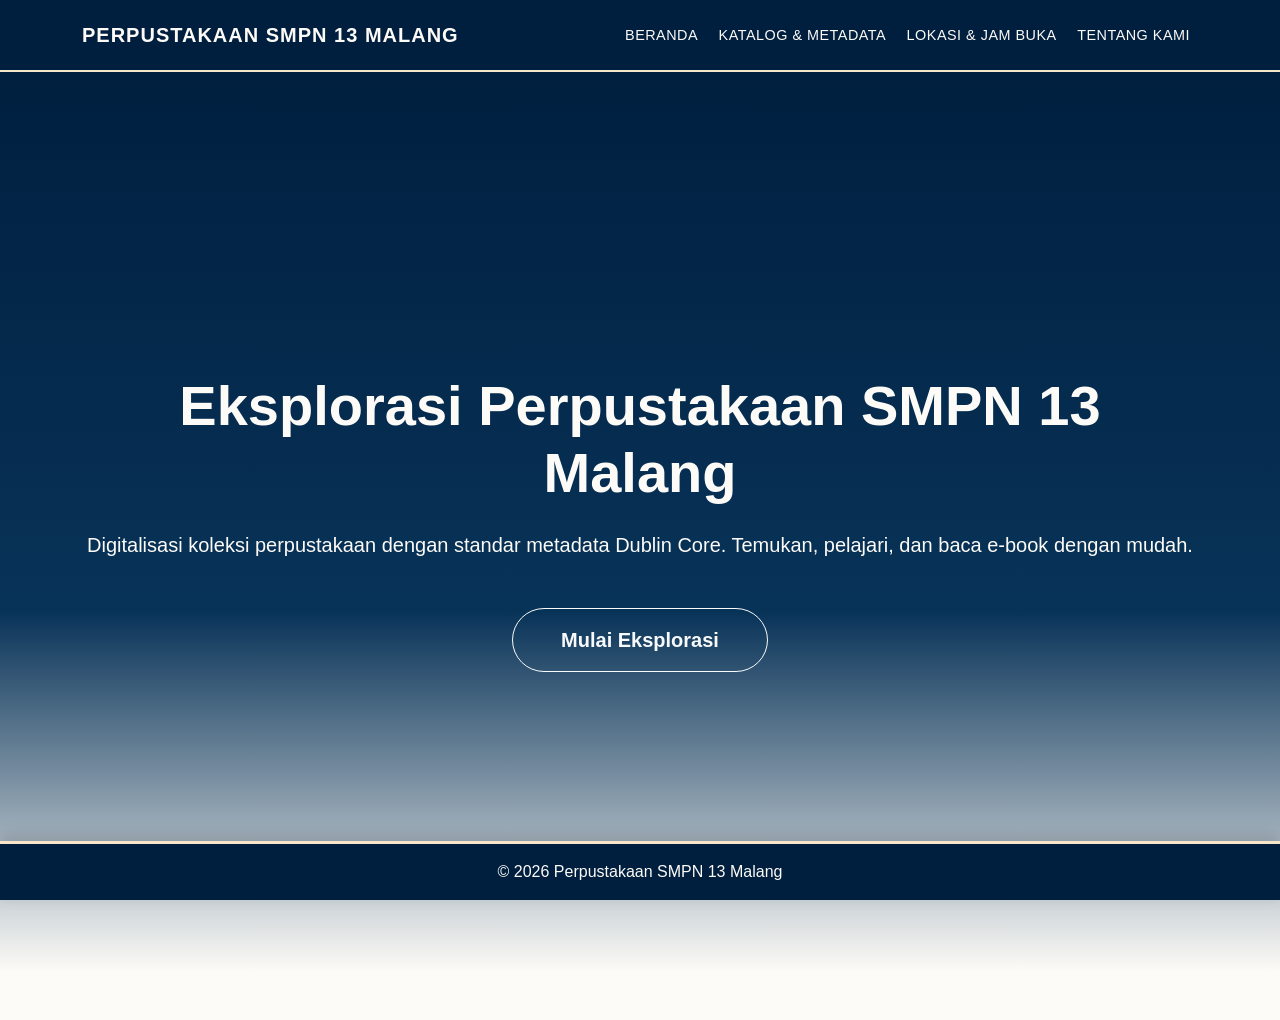
==== index.html @ 64663468 "Add files via upload frontend lea pertama" ====
<!DOCTYPE html>
<html lang="id">
<head>
    <meta charset="UTF-8">
    <meta name="viewport" content="width=device-width, initial-scale=1.0">
    <title>Perpustakaan SMPN 13 MALANG</title>
    <link href="https://cdn.jsdelivr.net/npm/bootstrap@5.3.0/dist/css/bootstrap.min.css" rel="stylesheet">
    <link rel="stylesheet" href="style.css">
</head>
<body class="pb-5">

    <!-- Navigasi -->
    <nav class="navbar custom-navbar sticky-top">
        <div class="container d-flex justify-content-between align-items-center">
            <a class="navbar-brand brand-title" href="index.html">PERPUSTAKAAN SMPN 13 MALANG</a>
            <div class="nav-links">
                <a href="index.html" class="nav-link d-inline-block mx-2">Beranda</a>
                <a href="katalog.html" class="nav-link d-inline-block mx-2">Katalog & Metadata</a>
                <a href="lokasi.html" class="nav-link d-inline-block mx-2">Lokasi & Jam Buka</a>
                <a href="tentang.html" class="nav-link d-inline-block mx-2">Tentang Kami</a>
            </div>
        </div>
    </nav>

    <!-- Beranda -->
    <header class="fullscreen-section hero-section text-center">
        <div class="container">
            <h1 class="display-4 fw-bold mb-4">Eksplorasi Perpustakaan SMPN 13 Malang</h1>
            <p class="lead mb-5">Digitalisasi koleksi perpustakaan dengan standar metadata Dublin Core. Temukan, pelajari, dan baca e-book dengan mudah.</p>
            <a href="katalog.html" class="btn btn-lg btn-outline-light px-5 py-3 rounded-pill fw-bold">Mulai Eksplorasi</a>
        </div>
    </header>

    <footer class="custom-footer text-center py-3 fixed-bottom">
        <div class="container">
            <p class="mb-0">&copy; 2026 Perpustakaan SMPN 13 Malang</p>
        </div>
    </footer>

    <script src="https://cdn.jsdelivr.net/npm/bootstrap@5.3.0/dist/js/bootstrap.bundle.min.js"></script>
</body>
</html>
---- style.css ----
/* Pengaturan Dasar */
html {
    scroll-behavior: smooth; 
}

body {
    background-color: #FDFBF7; /* Cream */
    color: #001F3F; /* Navy */
    font-family: 'Segoe UI', sans-serif;
    margin: 0;
    padding: 0;
}

/* Navigasi */
.custom-navbar {
    background-color: #001F3F;
    padding: 15px 0;
    border-bottom: 2px solid #F5E6CA;
}

.brand-title {
    color: #FDFBF7 !important;
    font-weight: 800;
    letter-spacing: 1px;
}

.nav-link {
    color: #FDFBF7 !important;
    text-transform: uppercase;
    font-size: 0.9rem;
    letter-spacing: 0.5px;
}

.nav-link:hover {
    color: #D4AF37 !important; 
}

/* --- PENGATURAN FULL SCREEN SECTION --- */
.fullscreen-section {
    min-height: 100vh; 
    display: flex;
    flex-direction: column;
    justify-content: center; 
    padding-top: 70px; 
    padding-bottom: 70px; 
}

/* Section 1: Hero (Gradasi Navy ke Cream) */
.hero-section {
    background: linear-gradient(180deg, #001F3F 0%, #083358 60%, #FDFBF7 100%);
    color: #FDFBF7;
}

.btn-outline-light:hover {
    background-color: #F5E6CA;
    color: #001F3F;
    border-color: #F5E6CA;
}

/* Section 2: Katalog (Background Cream) */
.collection-section {
    background-color: #FDFBF7;
}

.section-title {
    color: #001F3F;
    font-weight: 800;
    text-transform: uppercase;
    letter-spacing: 1px;
}

/* Desain Kartu & Placeholder Sampul */
.custom-card {
    border: none;
    border-radius: 12px;
    background-color: #ffffff;
    box-shadow: 0 4px 15px rgba(0, 31, 63, 0.08);
    transition: all 0.3s ease;
}

.custom-card:hover {
    transform: translateY(-10px);
    box-shadow: 0 15px 30px rgba(0, 31, 63, 0.15);
}

.book-cover-placeholder {
    height: 250px;
    background-color: #E8DFD0; /* Cream lebih gelap */
    color: #001F3F;
    font-weight: bold;
    border-top-left-radius: 12px;
    border-top-right-radius: 12px;
}

/* Tombol Custom Navy */
.btn-custom {
    background: linear-gradient(45deg, #001F3F, #083358);
    color: #FDFBF7;
    border: none;
    font-weight: 600;
    border-radius: 6px;
    transition: all 0.3s;
}

.btn-custom:hover {
    background: #001F3F;
    color: #D4AF37;
    transform: scale(1.02);
}

/* Styling Modal (Pop-Up Dublin Core) */
.custom-modal .modal-header {
    background-color: #001F3F;
    color: #FDFBF7;
    border-bottom: 2px solid #F5E6CA;
}

.custom-modal .modal-body {
    background-color: #FDFBF7;
}

.metadata-table th {
    background-color: #083358;
    color: #FDFBF7;
    font-weight: 600;
}

.metadata-table td {
    background-color: #ffffff;
    color: #333333;
}

/* Footer Stay */
.custom-footer {
    background-color: #001F3F;
    color: #FDFBF7;
    border-top: 3px solid #F5E6CA;
    box-shadow: 0 -5px 15px rgba(0,0,0,0.15);
}
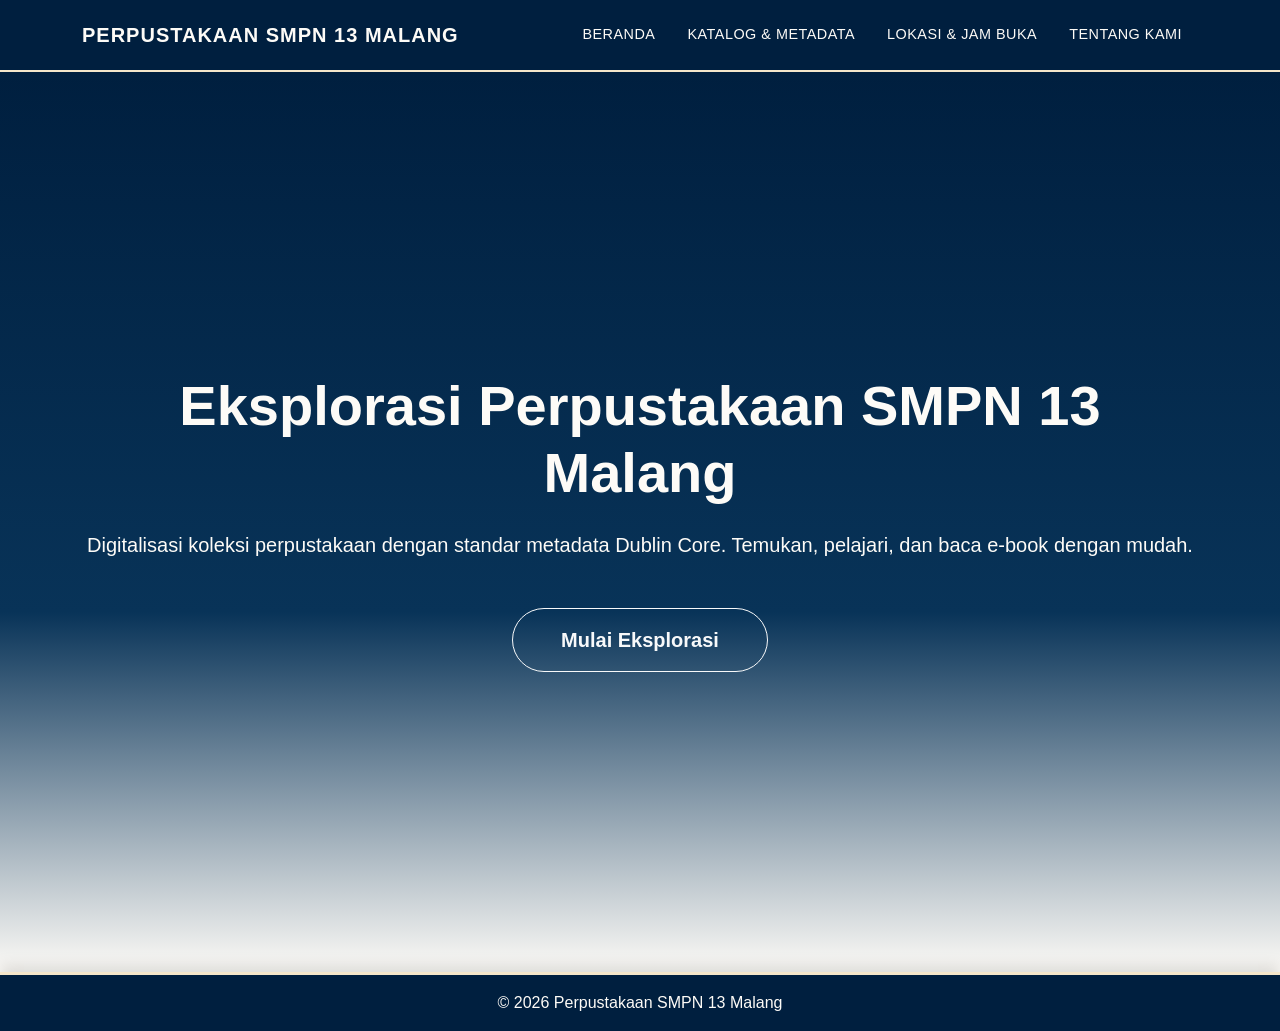
==== commit 5e8aa06f: "Refactor frontend to modern, responsive layout - Replaced fixed-bottom footer with flexbox sticky fo" ====
--- a/index.html
+++ b/index.html
@@ -7,17 +7,22 @@
     <link href="https://cdn.jsdelivr.net/npm/bootstrap@5.3.0/dist/css/bootstrap.min.css" rel="stylesheet">
     <link rel="stylesheet" href="style.css">
 </head>
-<body class="pb-5">
+<body class="d-flex flex-column min-vh-100">
 
     <!-- Navigasi -->
-    <nav class="navbar custom-navbar sticky-top">
-        <div class="container d-flex justify-content-between align-items-center">
+    <nav class="navbar custom-navbar sticky-top navbar-expand-lg navbar-dark">
+        <div class="container">
             <a class="navbar-brand brand-title" href="index.html">PERPUSTAKAAN SMPN 13 MALANG</a>
-            <div class="nav-links">
-                <a href="index.html" class="nav-link d-inline-block mx-2">Beranda</a>
-                <a href="katalog.html" class="nav-link d-inline-block mx-2">Katalog & Metadata</a>
-                <a href="lokasi.html" class="nav-link d-inline-block mx-2">Lokasi & Jam Buka</a>
-                <a href="tentang.html" class="nav-link d-inline-block mx-2">Tentang Kami</a>
+            <button class="navbar-toggler" type="button" data-bs-toggle="collapse" data-bs-target="#navbarNav" aria-controls="navbarNav" aria-expanded="false" aria-label="Toggle navigation">
+                <span class="navbar-toggler-icon"></span>
+            </button>
+            <div class="collapse navbar-collapse" id="navbarNav">
+                <div class="navbar-nav ms-auto">
+                    <a href="index.html" class="nav-item nav-link d-inline-block mx-2">Beranda</a>
+                    <a href="katalog.html" class="nav-item nav-link d-inline-block mx-2">Katalog & Metadata</a>
+                    <a href="lokasi.html" class="nav-item nav-link d-inline-block mx-2">Lokasi & Jam Buka</a>
+                    <a href="tentang.html" class="nav-item nav-link d-inline-block mx-2">Tentang Kami</a>
+                </div>
             </div>
         </div>
     </nav>
@@ -31,7 +36,7 @@
         </div>
     </header>
 
-    <footer class="custom-footer text-center py-3 fixed-bottom">
+    <footer class="custom-footer text-center py-3 mt-auto">
         <div class="container">
             <p class="mb-0">&copy; 2026 Perpustakaan SMPN 13 Malang</p>
         </div>
--- a/style.css
+++ b/style.css
@@ -28,7 +28,8 @@
     color: #FDFBF7 !important;
     text-transform: uppercase;
     font-size: 0.9rem;
-    letter-spacing: 0.5px;
+    letter-spacing: 0.5px;
+    transition: color 0.3s ease;
 }
 
 .nav-link:hover {
@@ -72,15 +73,15 @@
 /* Desain Kartu & Placeholder Sampul */
 .custom-card {
     border: none;
-    border-radius: 12px;
+    border-radius: 16px;
     background-color: #ffffff;
-    box-shadow: 0 4px 15px rgba(0, 31, 63, 0.08);
+    box-shadow: 0 10px 20px rgba(0, 31, 63, 0.1);
     transition: all 0.3s ease;
 }
 
 .custom-card:hover {
-    transform: translateY(-10px);
-    box-shadow: 0 15px 30px rgba(0, 31, 63, 0.15);
+    transform: translateY(-8px);
+    box-shadow: 0 15px 35px rgba(0, 31, 63, 0.2);
 }
 
 .book-cover-placeholder {
@@ -88,10 +89,24 @@
     background-color: #E8DFD0; /* Cream lebih gelap */
     color: #001F3F;
     font-weight: bold;
-    border-top-left-radius: 12px;
-    border-top-right-radius: 12px;
+    border-top-left-radius: 16px;
+    border-top-right-radius: 16px;
 }
 
+/* Input Group Search Bar Styling */
+.input-group .form-control {
+    border-radius: 50rem 0 0 50rem;
+    padding-left: 1.5rem;
+    border: 2px solid #001F3F;
+    border-right: none;
+}
+
+.input-group .btn-custom {
+    border-radius: 0 50rem 50rem 0;
+    padding-right: 1.5rem;
+    padding-left: 1.5rem;
+}
+
 /* Tombol Custom Navy */
 .btn-custom {
     background: linear-gradient(45deg, #001F3F, #083358);
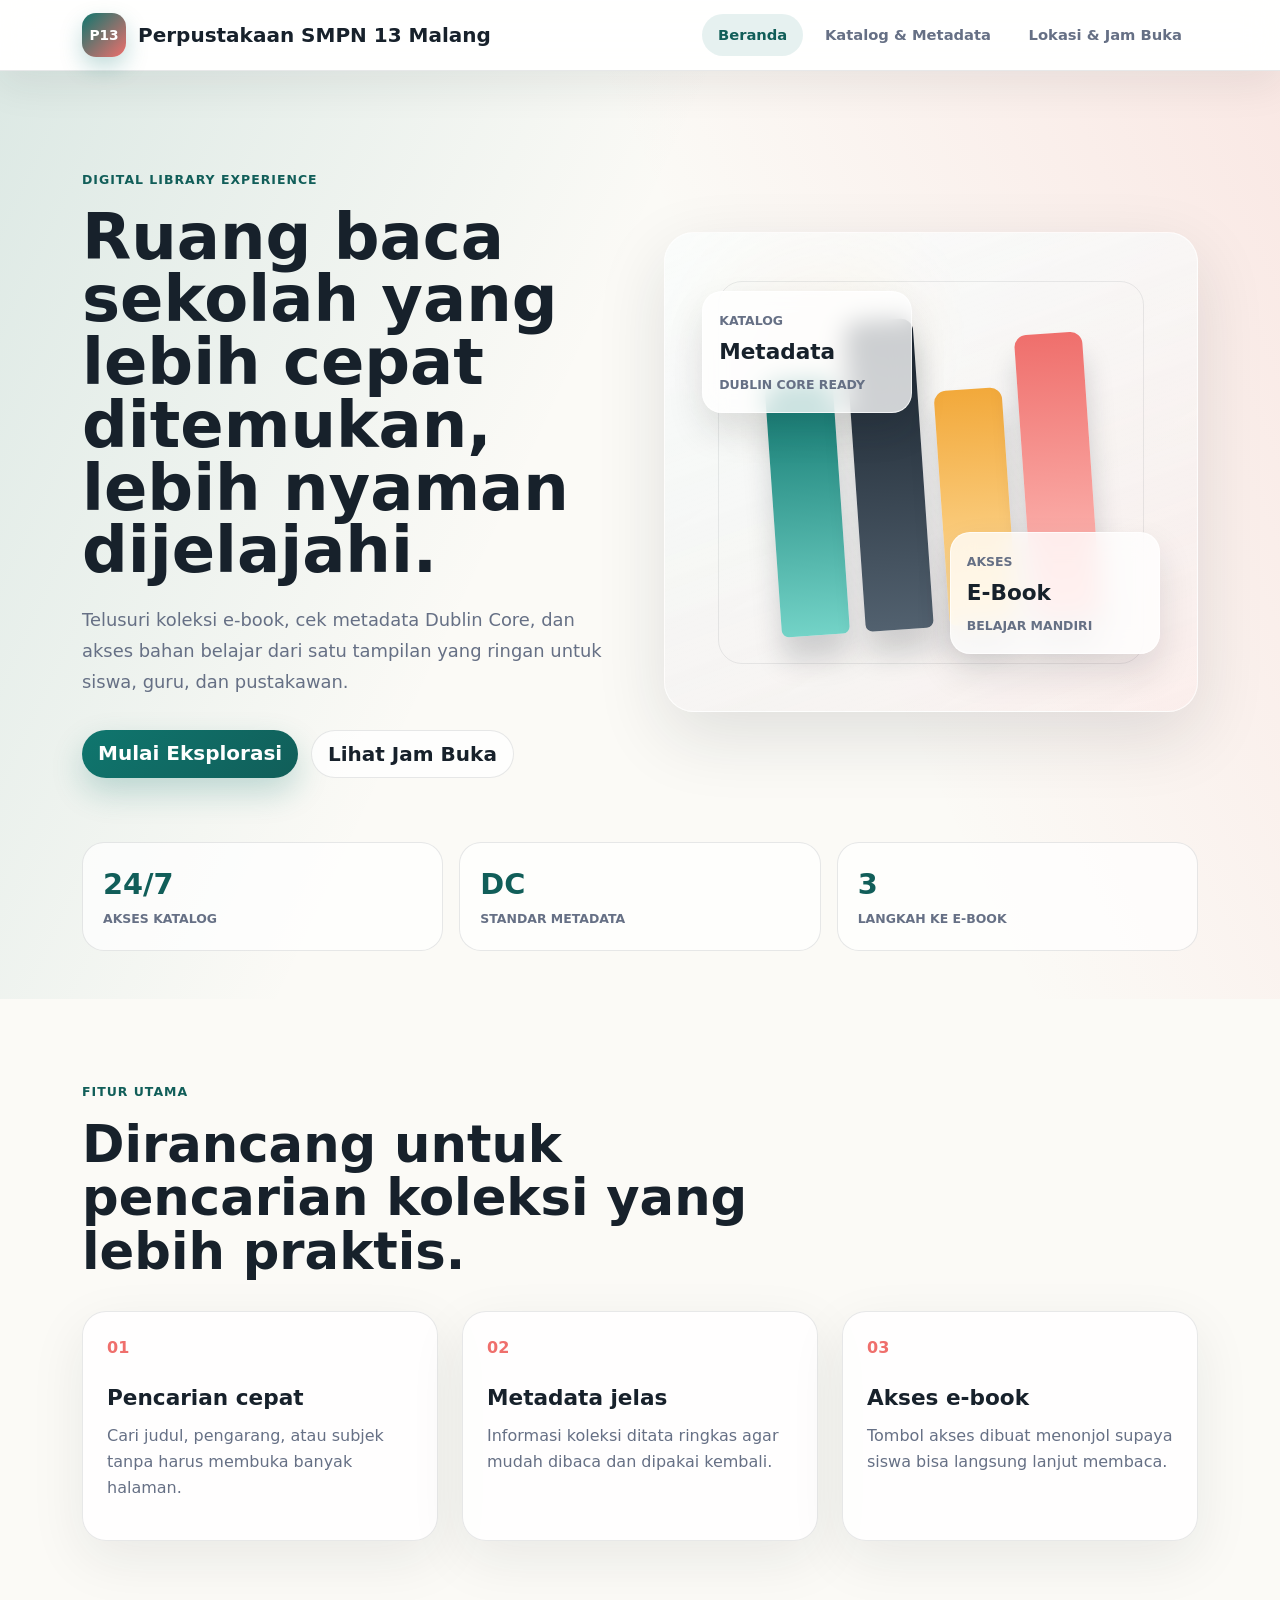
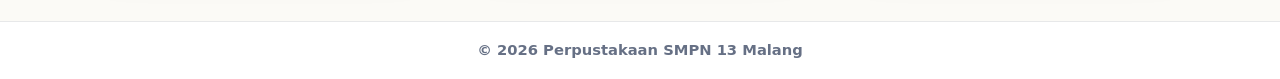
==== commit e613413d: "Add files via upload frontend by hamdan-kun" ====
--- a/index.html
+++ b/index.html
@@ -1,47 +1,130 @@
-<!DOCTYPE html>
-<html lang="id">
-<head>
-    <meta charset="UTF-8">
-    <meta name="viewport" content="width=device-width, initial-scale=1.0">
-    <title>Perpustakaan SMPN 13 MALANG</title>
-    <link href="https://cdn.jsdelivr.net/npm/bootstrap@5.3.0/dist/css/bootstrap.min.css" rel="stylesheet">
-    <link rel="stylesheet" href="style.css">
-</head>
-<body class="d-flex flex-column min-vh-100">
-
-    <!-- Navigasi -->
-    <nav class="navbar custom-navbar sticky-top navbar-expand-lg navbar-dark">
+<!DOCTYPE html>
+<html lang="id">
+
+<head>
+    <meta charset="UTF-8">
+    <meta name="viewport" content="width=device-width, initial-scale=1.0">
+    <title>Perpustakaan SMPN 13 Malang</title>
+    <link href="https://cdn.jsdelivr.net/npm/bootstrap@5.3.0/dist/css/bootstrap.min.css" rel="stylesheet">
+    <link rel="stylesheet" href="style.css">
+</head>
+
+<body>
+    <nav class="navbar navbar-expand-lg custom-navbar sticky-top">
         <div class="container">
-            <a class="navbar-brand brand-title" href="index.html">PERPUSTAKAAN SMPN 13 MALANG</a>
-            <button class="navbar-toggler" type="button" data-bs-toggle="collapse" data-bs-target="#navbarNav" aria-controls="navbarNav" aria-expanded="false" aria-label="Toggle navigation">
+            <a class="navbar-brand brand-title" href="index.html">
+                <span class="brand-mark">P13</span>
+                <span>Perpustakaan SMPN 13 Malang</span>
+            </a>
+            <button class="navbar-toggler" type="button" data-bs-toggle="collapse" data-bs-target="#mainNavbar"
+                aria-controls="mainNavbar" aria-expanded="false" aria-label="Buka navigasi">
                 <span class="navbar-toggler-icon"></span>
             </button>
-            <div class="collapse navbar-collapse" id="navbarNav">
-                <div class="navbar-nav ms-auto">
-                    <a href="index.html" class="nav-item nav-link d-inline-block mx-2">Beranda</a>
-                    <a href="katalog.html" class="nav-item nav-link d-inline-block mx-2">Katalog & Metadata</a>
-                    <a href="lokasi.html" class="nav-item nav-link d-inline-block mx-2">Lokasi & Jam Buka</a>
-                    <a href="tentang.html" class="nav-item nav-link d-inline-block mx-2">Tentang Kami</a>
+            <div class="collapse navbar-collapse justify-content-end" id="mainNavbar">
+                <div class="navbar-nav nav-links">
+                    <a href="index.html" class="nav-link active">Beranda</a>
+                    <a href="katalog.html" class="nav-link">Katalog & Metadata</a>
+                    <a href="lokasi.html" class="nav-link">Lokasi & Jam Buka</a>
                 </div>
-            </div>
-        </div>
-    </nav>
-
-    <!-- Beranda -->
-    <header class="fullscreen-section hero-section text-center">
-        <div class="container">
-            <h1 class="display-4 fw-bold mb-4">Eksplorasi Perpustakaan SMPN 13 Malang</h1>
-            <p class="lead mb-5">Digitalisasi koleksi perpustakaan dengan standar metadata Dublin Core. Temukan, pelajari, dan baca e-book dengan mudah.</p>
-            <a href="katalog.html" class="btn btn-lg btn-outline-light px-5 py-3 rounded-pill fw-bold">Mulai Eksplorasi</a>
-        </div>
-    </header>
-
-    <footer class="custom-footer text-center py-3 mt-auto">
-        <div class="container">
-            <p class="mb-0">&copy; 2026 Perpustakaan SMPN 13 Malang</p>
-        </div>
-    </footer>
-
-    <script src="https://cdn.jsdelivr.net/npm/bootstrap@5.3.0/dist/js/bootstrap.bundle.min.js"></script>
-</body>
-</html>+            </div>
+        </div>
+    </nav>
+
+    <main>
+        <header class="hero-section">
+            <div class="container">
+                <div class="row align-items-center g-5">
+                    <div class="col-lg-6">
+                        <span class="eyebrow">Digital library experience</span>
+                        <h1>Ruang baca sekolah yang lebih cepat ditemukan, lebih nyaman dijelajahi.</h1>
+                        <p class="hero-copy">
+                            Telusuri koleksi e-book, cek metadata Dublin Core, dan akses bahan belajar dari satu
+                            tampilan yang ringan untuk siswa, guru, dan pustakawan.
+                        </p>
+                        <div class="hero-actions">
+                            <a href="katalog.html" class="btn btn-custom btn-lg">Mulai Eksplorasi</a>
+                            <a href="lokasi.html" class="btn btn-ghost btn-lg">Lihat Jam Buka</a>
+                        </div>
+                    </div>
+                    <div class="col-lg-6">
+                        <div class="library-visual" aria-label="Ilustrasi rak buku digital">
+                            <div class="visual-panel panel-left">
+                                <span class="panel-kicker">Katalog</span>
+                                <strong>Metadata</strong>
+                                <small>Dublin Core ready</small>
+                            </div>
+                            <div class="book-stack">
+                                <span class="book book-a"></span>
+                                <span class="book book-b"></span>
+                                <span class="book book-c"></span>
+                                <span class="book book-d"></span>
+                            </div>
+                            <div class="visual-panel panel-right">
+                                <span class="panel-kicker">Akses</span>
+                                <strong>E-Book</strong>
+                                <small>Belajar mandiri</small>
+                            </div>
+                        </div>
+                    </div>
+                </div>
+
+                <div class="hero-metrics">
+                    <div>
+                        <strong>24/7</strong>
+                        <span>Akses katalog</span>
+                    </div>
+                    <div>
+                        <strong>DC</strong>
+                        <span>Standar metadata</span>
+                    </div>
+                    <div>
+                        <strong>3</strong>
+                        <span>Langkah ke e-book</span>
+                    </div>
+                </div>
+            </div>
+        </header>
+
+        <section class="home-section">
+            <div class="container">
+                <div class="section-heading">
+                    <span class="eyebrow">Fitur utama</span>
+                    <h2>Dirancang untuk pencarian koleksi yang lebih praktis.</h2>
+                </div>
+                <div class="row g-4">
+                    <div class="col-md-4">
+                        <article class="feature-card">
+                            <span class="feature-index">01</span>
+                            <h3>Pencarian cepat</h3>
+                            <p>Cari judul, pengarang, atau subjek tanpa harus membuka banyak halaman.</p>
+                        </article>
+                    </div>
+                    <div class="col-md-4">
+                        <article class="feature-card">
+                            <span class="feature-index">02</span>
+                            <h3>Metadata jelas</h3>
+                            <p>Informasi koleksi ditata ringkas agar mudah dibaca dan dipakai kembali.</p>
+                        </article>
+                    </div>
+                    <div class="col-md-4">
+                        <article class="feature-card">
+                            <span class="feature-index">03</span>
+                            <h3>Akses e-book</h3>
+                            <p>Tombol akses dibuat menonjol supaya siswa bisa langsung lanjut membaca.</p>
+                        </article>
+                    </div>
+                </div>
+            </div>
+        </section>
+    </main>
+
+    <footer class="custom-footer">
+        <div class="container">
+            <p>&copy; 2026 Perpustakaan SMPN 13 Malang</p>
+        </div>
+    </footer>
+
+    <script src="https://cdn.jsdelivr.net/npm/bootstrap@5.3.0/dist/js/bootstrap.bundle.min.js"></script>
+</body>
+
+</html>
--- a/style.css
+++ b/style.css
@@ -1,154 +1,655 @@
-/* Pengaturan Dasar */
-html {
-    scroll-behavior: smooth; 
-}
-
-body {
-    background-color: #FDFBF7; /* Cream */
-    color: #001F3F; /* Navy */
-    font-family: 'Segoe UI', sans-serif;
-    margin: 0;
-    padding: 0;
-}
-
-/* Navigasi */
-.custom-navbar {
-    background-color: #001F3F;
-    padding: 15px 0;
-    border-bottom: 2px solid #F5E6CA;
-}
-
-.brand-title {
-    color: #FDFBF7 !important;
-    font-weight: 800;
-    letter-spacing: 1px;
-}
-
-.nav-link {
-    color: #FDFBF7 !important;
-    text-transform: uppercase;
-    font-size: 0.9rem;
-    letter-spacing: 0.5px;
-    transition: color 0.3s ease;
-}
-
-.nav-link:hover {
-    color: #D4AF37 !important; 
-}
-
-/* --- PENGATURAN FULL SCREEN SECTION --- */
-.fullscreen-section {
-    min-height: 100vh; 
-    display: flex;
-    flex-direction: column;
-    justify-content: center; 
-    padding-top: 70px; 
-    padding-bottom: 70px; 
-}
-
-/* Section 1: Hero (Gradasi Navy ke Cream) */
-.hero-section {
-    background: linear-gradient(180deg, #001F3F 0%, #083358 60%, #FDFBF7 100%);
-    color: #FDFBF7;
-}
-
-.btn-outline-light:hover {
-    background-color: #F5E6CA;
-    color: #001F3F;
-    border-color: #F5E6CA;
-}
-
-/* Section 2: Katalog (Background Cream) */
-.collection-section {
-    background-color: #FDFBF7;
-}
-
-.section-title {
-    color: #001F3F;
-    font-weight: 800;
-    text-transform: uppercase;
-    letter-spacing: 1px;
-}
-
-/* Desain Kartu & Placeholder Sampul */
-.custom-card {
-    border: none;
-    border-radius: 16px;
-    background-color: #ffffff;
-    box-shadow: 0 10px 20px rgba(0, 31, 63, 0.1);
-    transition: all 0.3s ease;
-}
-
-.custom-card:hover {
-    transform: translateY(-8px);
-    box-shadow: 0 15px 35px rgba(0, 31, 63, 0.2);
-}
-
-.book-cover-placeholder {
-    height: 250px;
-    background-color: #E8DFD0; /* Cream lebih gelap */
-    color: #001F3F;
-    font-weight: bold;
-    border-top-left-radius: 16px;
-    border-top-right-radius: 16px;
-}
-
-/* Input Group Search Bar Styling */
-.input-group .form-control {
-    border-radius: 50rem 0 0 50rem;
-    padding-left: 1.5rem;
-    border: 2px solid #001F3F;
-    border-right: none;
-}
-
-.input-group .btn-custom {
-    border-radius: 0 50rem 50rem 0;
-    padding-right: 1.5rem;
-    padding-left: 1.5rem;
-}
-
-/* Tombol Custom Navy */
-.btn-custom {
-    background: linear-gradient(45deg, #001F3F, #083358);
-    color: #FDFBF7;
-    border: none;
-    font-weight: 600;
-    border-radius: 6px;
-    transition: all 0.3s;
-}
-
-.btn-custom:hover {
-    background: #001F3F;
-    color: #D4AF37;
-    transform: scale(1.02);
-}
-
-/* Styling Modal (Pop-Up Dublin Core) */
-.custom-modal .modal-header {
-    background-color: #001F3F;
-    color: #FDFBF7;
-    border-bottom: 2px solid #F5E6CA;
-}
-
-.custom-modal .modal-body {
-    background-color: #FDFBF7;
-}
-
-.metadata-table th {
-    background-color: #083358;
-    color: #FDFBF7;
-    font-weight: 600;
-}
-
-.metadata-table td {
-    background-color: #ffffff;
-    color: #333333;
-}
-
-/* Footer Stay */
-.custom-footer {
-    background-color: #001F3F;
-    color: #FDFBF7;
-    border-top: 3px solid #F5E6CA;
-    box-shadow: 0 -5px 15px rgba(0,0,0,0.15);
-}+:root {
+    --ink: #17212b;
+    --muted: #667085;
+    --paper: #fbfaf6;
+    --surface: #ffffff;
+    --teal: #0f766e;
+    --teal-dark: #115e59;
+    --amber: #f2a93b;
+    --coral: #ef6f6c;
+    --line: rgba(23, 33, 43, 0.1);
+    --shadow: 0 24px 70px rgba(23, 33, 43, 0.12);
+}
+
+* {
+    box-sizing: border-box;
+}
+
+html {
+    scroll-behavior: smooth;
+}
+
+body {
+    margin: 0;
+    color: var(--ink);
+    background: var(--paper);
+    font-family: "Segoe UI", system-ui, -apple-system, BlinkMacSystemFont, sans-serif;
+}
+
+a {
+    text-decoration: none;
+}
+
+.page-soft {
+    background:
+        linear-gradient(135deg, rgba(15, 118, 110, 0.08), transparent 34%),
+        linear-gradient(225deg, rgba(239, 111, 108, 0.1), transparent 38%),
+        var(--paper);
+}
+
+.custom-navbar {
+    background: rgba(255, 255, 255, 0.9);
+    border-bottom: 1px solid var(--line);
+    box-shadow: 0 14px 40px rgba(23, 33, 43, 0.08);
+    backdrop-filter: blur(18px);
+}
+
+.brand-title {
+    display: inline-flex;
+    align-items: center;
+    gap: 0.75rem;
+    color: var(--ink) !important;
+    font-weight: 800;
+    letter-spacing: 0;
+    max-width: 72%;
+    white-space: normal;
+}
+
+.brand-mark {
+    display: inline-grid;
+    width: 44px;
+    height: 44px;
+    flex: 0 0 44px;
+    place-items: center;
+    border-radius: 14px;
+    color: #ffffff;
+    background: linear-gradient(135deg, var(--teal), var(--coral));
+    font-size: 0.86rem;
+    font-weight: 900;
+    box-shadow: 0 10px 22px rgba(15, 118, 110, 0.25);
+}
+
+.navbar-toggler {
+    border: 1px solid var(--line);
+    border-radius: 14px;
+    padding: 0.65rem;
+}
+
+.nav-links {
+    gap: 0.35rem;
+}
+
+.nav-link {
+    position: relative;
+    color: var(--muted) !important;
+    border-radius: 999px;
+    font-size: 0.92rem;
+    font-weight: 700;
+    padding: 0.65rem 1rem !important;
+    transition: color 0.2s ease, background 0.2s ease, transform 0.2s ease;
+}
+
+.nav-link:hover,
+.nav-link.active {
+    color: var(--teal-dark) !important;
+    background: rgba(15, 118, 110, 0.1);
+}
+
+.hero-section {
+    min-height: calc(100vh - 74px);
+    display: flex;
+    align-items: center;
+    padding: 6rem 0 3rem;
+    background:
+        linear-gradient(115deg, rgba(15, 118, 110, 0.13), transparent 42%),
+        linear-gradient(245deg, rgba(239, 111, 108, 0.13), transparent 40%),
+        var(--paper);
+}
+
+.eyebrow {
+    display: inline-flex;
+    align-items: center;
+    margin-bottom: 1rem;
+    color: var(--teal-dark);
+    font-size: 0.78rem;
+    font-weight: 900;
+    letter-spacing: 0.08em;
+    text-transform: uppercase;
+}
+
+.hero-section h1,
+.page-header h1 {
+    max-width: 760px;
+    margin: 0;
+    color: var(--ink);
+    font-size: clamp(2.5rem, 5vw, 5.25rem);
+    font-weight: 900;
+    line-height: 0.98;
+}
+
+.hero-copy,
+.page-header p {
+    max-width: 650px;
+    margin: 1.35rem 0 0;
+    color: var(--muted);
+    font-size: 1.12rem;
+    line-height: 1.75;
+}
+
+.hero-actions {
+    display: flex;
+    flex-wrap: wrap;
+    gap: 0.8rem;
+    margin-top: 2rem;
+}
+
+.btn {
+    border-radius: 999px;
+    font-weight: 800;
+}
+
+.btn-custom {
+    border: 0;
+    color: #ffffff;
+    background: linear-gradient(135deg, var(--teal), var(--teal-dark));
+    box-shadow: 0 14px 32px rgba(15, 118, 110, 0.24);
+    transition: transform 0.2s ease, box-shadow 0.2s ease, color 0.2s ease;
+}
+
+.btn-custom:hover,
+.btn-custom:focus {
+    color: #ffffff;
+    transform: translateY(-2px);
+    box-shadow: 0 18px 38px rgba(15, 118, 110, 0.3);
+}
+
+.btn-ghost {
+    border: 1px solid var(--line);
+    color: var(--ink);
+    background: rgba(255, 255, 255, 0.74);
+}
+
+.btn-ghost:hover,
+.btn-ghost:focus {
+    border-color: rgba(15, 118, 110, 0.35);
+    color: var(--teal-dark);
+    background: #ffffff;
+}
+
+.library-visual {
+    position: relative;
+    display: grid;
+    min-height: 480px;
+    place-items: center;
+    border: 1px solid rgba(255, 255, 255, 0.72);
+    border-radius: 30px;
+    overflow: hidden;
+    background:
+        linear-gradient(160deg, rgba(255, 255, 255, 0.88), rgba(255, 255, 255, 0.42)),
+        radial-gradient(circle at 28% 20%, rgba(242, 169, 59, 0.26), transparent 28%),
+        linear-gradient(145deg, rgba(15, 118, 110, 0.15), rgba(239, 111, 108, 0.12));
+    box-shadow: var(--shadow);
+}
+
+.library-visual::before {
+    content: "";
+    position: absolute;
+    inset: 10%;
+    border: 1px solid rgba(23, 33, 43, 0.08);
+    border-radius: 24px;
+}
+
+.book-stack {
+    position: relative;
+    display: flex;
+    align-items: flex-end;
+    gap: 1rem;
+    z-index: 1;
+    transform: rotate(-4deg);
+}
+
+.book {
+    display: block;
+    width: 68px;
+    border-radius: 12px 12px 7px 7px;
+    box-shadow: 0 24px 28px rgba(23, 33, 43, 0.18);
+}
+
+.book-a {
+    height: 255px;
+    background: linear-gradient(180deg, var(--teal), #73d3c7);
+}
+
+.book-b {
+    height: 310px;
+    background: linear-gradient(180deg, var(--ink), #52616f);
+}
+
+.book-c {
+    height: 235px;
+    background: linear-gradient(180deg, var(--amber), #ffe0a3);
+}
+
+.book-d {
+    height: 285px;
+    background: linear-gradient(180deg, var(--coral), #ffc4bf);
+}
+
+.visual-panel {
+    position: absolute;
+    z-index: 2;
+    width: min(210px, 44%);
+    padding: 1rem;
+    border: 1px solid rgba(255, 255, 255, 0.7);
+    border-radius: 20px;
+    background: rgba(255, 255, 255, 0.78);
+    box-shadow: 0 18px 36px rgba(23, 33, 43, 0.12);
+    backdrop-filter: blur(12px);
+}
+
+.panel-left {
+    left: 7%;
+    top: 12%;
+}
+
+.panel-right {
+    right: 7%;
+    bottom: 12%;
+}
+
+.panel-kicker,
+.visual-panel small,
+.hero-metrics span,
+.book-tag,
+.schedule-badge {
+    color: var(--muted);
+    font-size: 0.78rem;
+    font-weight: 800;
+    text-transform: uppercase;
+}
+
+.visual-panel strong {
+    display: block;
+    margin: 0.25rem 0;
+    color: var(--ink);
+    font-size: 1.35rem;
+}
+
+.hero-metrics {
+    display: grid;
+    grid-template-columns: repeat(3, minmax(0, 1fr));
+    gap: 1rem;
+    margin-top: 4rem;
+}
+
+.hero-metrics div {
+    padding: 1.25rem;
+    border: 1px solid var(--line);
+    border-radius: 22px;
+    background: rgba(255, 255, 255, 0.7);
+}
+
+.hero-metrics strong {
+    display: block;
+    color: var(--teal-dark);
+    font-size: 1.8rem;
+    font-weight: 900;
+}
+
+.home-section,
+.content-page {
+    padding: 5rem 0;
+}
+
+.section-heading {
+    max-width: 680px;
+    margin-bottom: 2rem;
+}
+
+.section-heading h2 {
+    margin: 0;
+    font-size: clamp(2rem, 4vw, 3.5rem);
+    font-weight: 900;
+    line-height: 1.05;
+}
+
+.feature-card,
+.search-shell,
+.custom-card,
+.schedule-card,
+.map-card,
+.custom-modal {
+    border: 1px solid var(--line);
+    border-radius: 24px;
+    background: rgba(255, 255, 255, 0.82);
+    box-shadow: 0 18px 55px rgba(23, 33, 43, 0.08);
+}
+
+.feature-card {
+    min-height: 230px;
+    padding: 1.5rem;
+}
+
+.feature-index {
+    color: var(--coral);
+    font-weight: 900;
+}
+
+.feature-card h3 {
+    margin: 1.6rem 0 0.7rem;
+    font-size: 1.35rem;
+    font-weight: 900;
+}
+
+.feature-card p {
+    margin: 0;
+    color: var(--muted);
+    line-height: 1.65;
+}
+
+.page-header {
+    margin-bottom: 2rem;
+}
+
+.page-header h1 {
+    font-size: clamp(2.25rem, 4.6vw, 4.25rem);
+}
+
+.search-shell {
+    padding: 1rem;
+    margin-bottom: 2rem;
+}
+
+.form-control {
+    border: 1px solid var(--line);
+    border-radius: 999px 0 0 999px;
+    color: var(--ink);
+    background: #ffffff;
+}
+
+.form-control:focus {
+    border-color: rgba(15, 118, 110, 0.45);
+    box-shadow: 0 0 0 0.25rem rgba(15, 118, 110, 0.12);
+}
+
+.filter-row {
+    display: flex;
+    flex-wrap: wrap;
+    gap: 0.65rem;
+    margin-top: 1rem;
+}
+
+.filter-chip {
+    border: 1px solid var(--line);
+    border-radius: 999px;
+    padding: 0.6rem 1rem;
+    color: var(--muted);
+    background: #ffffff;
+    font-weight: 800;
+}
+
+.filter-chip.active,
+.filter-chip:hover {
+    border-color: rgba(15, 118, 110, 0.32);
+    color: var(--teal-dark);
+    background: rgba(15, 118, 110, 0.1);
+}
+
+.custom-card {
+    overflow: hidden;
+    transition: transform 0.22s ease, box-shadow 0.22s ease;
+}
+
+.custom-card:hover {
+    transform: translateY(-7px);
+    box-shadow: 0 28px 72px rgba(23, 33, 43, 0.14);
+}
+
+.book-cover {
+    display: flex;
+    min-height: 230px;
+    align-items: flex-end;
+    padding: 1.3rem;
+    color: #ffffff;
+    font-size: 1.45rem;
+    font-weight: 900;
+    line-height: 1.05;
+}
+
+.book-cover-one {
+    background: linear-gradient(135deg, #0f766e, #1fb7a6);
+}
+
+.book-cover-two {
+    background: linear-gradient(135deg, #17212b, #556270);
+}
+
+.book-cover-three {
+    background: linear-gradient(135deg, #ef6f6c, #f2a93b);
+}
+
+.book-cover-four {
+    background: linear-gradient(135deg, #475569, #0f766e);
+}
+
+.book-cover-five {
+    background: linear-gradient(135deg, #f2a93b, #875c1e);
+}
+
+.book-cover-six {
+    background: linear-gradient(135deg, #4f46e5, #ef6f6c);
+}
+
+.card-body {
+    display: flex;
+    flex-direction: column;
+    gap: 0.75rem;
+    padding: 1.35rem;
+}
+
+.book-tag {
+    width: fit-content;
+    padding: 0.35rem 0.7rem;
+    border-radius: 999px;
+    color: var(--teal-dark);
+    background: rgba(15, 118, 110, 0.1);
+}
+
+.card-title {
+    margin: 0;
+    color: var(--ink);
+    font-size: 1.2rem;
+    font-weight: 900;
+    line-height: 1.25;
+}
+
+.card-text {
+    margin: 0 0 0.6rem;
+    color: var(--muted);
+}
+
+.custom-modal {
+    overflow: hidden;
+}
+
+.custom-modal .modal-header {
+    border: 0;
+    color: #ffffff;
+    background: linear-gradient(135deg, var(--teal-dark), var(--ink));
+}
+
+.custom-modal .modal-title {
+    font-weight: 900;
+}
+
+.custom-modal .btn-close {
+    filter: invert(1);
+}
+
+.metadata-table {
+    margin: 0;
+}
+
+.metadata-table th {
+    width: 30%;
+    color: var(--teal-dark);
+    background: rgba(15, 118, 110, 0.08);
+}
+
+.metadata-table td {
+    color: var(--ink);
+    background: #ffffff;
+}
+
+.schedule-card {
+    padding: 1.5rem;
+}
+
+.schedule-card h2 {
+    margin: 1rem 0 1.4rem;
+    font-size: 2rem;
+    font-weight: 900;
+    line-height: 1.1;
+}
+
+.schedule-list {
+    display: grid;
+    gap: 0.85rem;
+    padding: 0;
+    margin: 0;
+    list-style: none;
+}
+
+.schedule-list li {
+    display: flex;
+    justify-content: space-between;
+    gap: 1rem;
+    padding: 1rem;
+    border: 1px solid var(--line);
+    border-radius: 18px;
+    background: #ffffff;
+}
+
+.schedule-list span {
+    color: var(--muted);
+    text-align: right;
+}
+
+.schedule-list .closed {
+    color: var(--coral);
+    font-weight: 900;
+}
+
+.map-card {
+    min-height: 500px;
+    overflow: hidden;
+}
+
+.map-card iframe {
+    display: block;
+    width: 100%;
+    min-height: 500px;
+    border: 0;
+}
+
+.custom-footer {
+    padding: 1.1rem 0;
+    color: var(--muted);
+    background: #ffffff;
+    border-top: 1px solid var(--line);
+}
+
+.custom-footer p {
+    margin: 0;
+    text-align: center;
+    font-size: 0.92rem;
+    font-weight: 700;
+}
+
+@media (max-width: 991.98px) {
+    .brand-title {
+        max-width: 78%;
+        font-size: 1rem;
+    }
+
+    .navbar-collapse {
+        padding-top: 1rem;
+    }
+
+    .hero-section {
+        padding-top: 4rem;
+    }
+
+    .library-visual {
+        min-height: 420px;
+    }
+}
+
+@media (max-width: 767.98px) {
+    .hero-section h1,
+    .page-header h1 {
+        font-size: 2.55rem;
+    }
+
+    .hero-actions,
+    .hero-actions .btn {
+        width: 100%;
+    }
+
+    .hero-metrics {
+        grid-template-columns: 1fr;
+        margin-top: 2rem;
+    }
+
+    .library-visual {
+        min-height: 360px;
+    }
+
+    .book {
+        width: 48px;
+    }
+
+    .book-a {
+        height: 205px;
+    }
+
+    .book-b {
+        height: 250px;
+    }
+
+    .book-c {
+        height: 190px;
+    }
+
+    .book-d {
+        height: 225px;
+    }
+
+    .visual-panel {
+        width: 48%;
+    }
+
+    .input-group {
+        display: grid;
+        gap: 0.75rem;
+    }
+
+    .input-group .form-control,
+    .input-group .btn {
+        width: 100%;
+        border-radius: 999px !important;
+    }
+
+    .content-page,
+    .home-section {
+        padding: 3.5rem 0;
+    }
+
+    .schedule-list li {
+        display: grid;
+    }
+
+    .schedule-list span {
+        text-align: left;
+    }
+}
